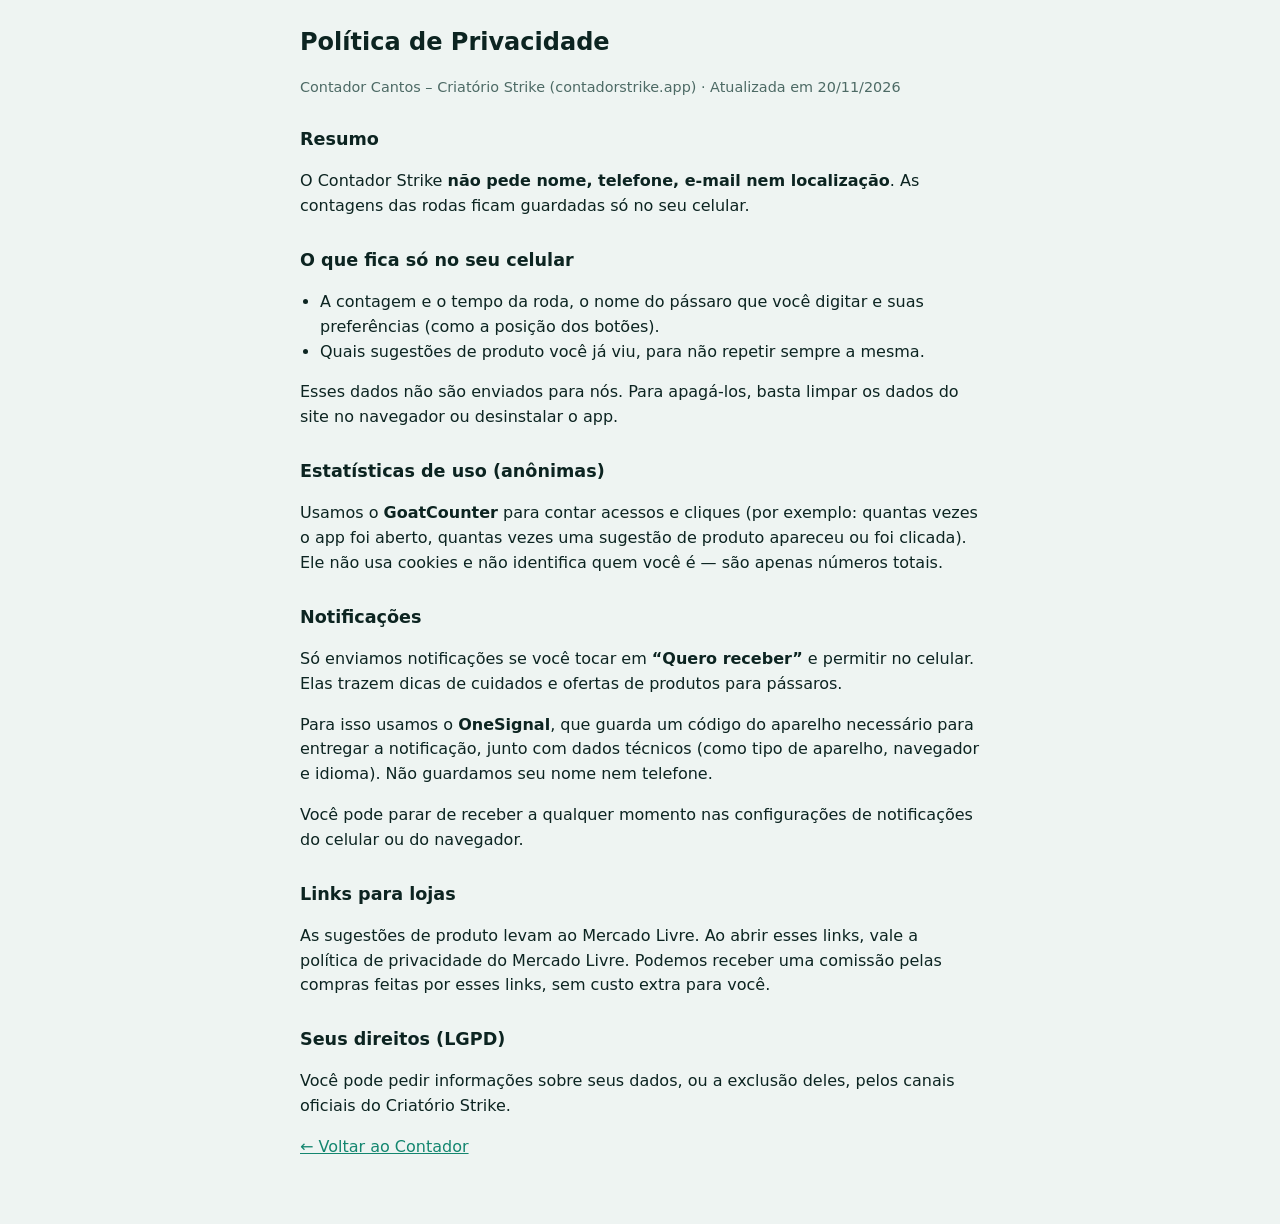
==== privacidade.html @ f33abe47 "feat: notificações com OneSignal (convite após roda boa) e política de privacidade" ====
<!doctype html>
<html lang="pt-BR">
<head>
  <meta charset="utf-8">
  <meta name="viewport" content="width=device-width, initial-scale=1">
  <title>Política de Privacidade - Contador Strike</title>
  <link rel="icon" href="icon-192.png" type="image/png">
  <style>
    :root { --bg: #0b1f1d; --surface: #12302d; --text: #f1f7f5; --muted: #9dbdb7; --brand: #2bb39a; color-scheme: dark; }
    @media (prefers-color-scheme: light) {
      :root { --bg: #eef4f2; --surface: #ffffff; --text: #0c2421; --muted: #4d6a65; --brand: #13866f; color-scheme: light; }
    }
    body { margin: 0; background: var(--bg); color: var(--text); font: 16px/1.55 system-ui, -apple-system, "Segoe UI", Roboto, sans-serif; }
    main { max-width: 680px; margin: 0 auto; padding: 24px 16px 48px; }
    h1 { font-size: 1.5rem; margin: 0 0 4px; }
    h2 { font-size: 1.1rem; margin: 28px 0 8px; }
    .muted { color: var(--muted); font-size: .9rem; }
    a { color: var(--brand); }
    ul { padding-left: 20px; }
  </style>
</head>
<body>
<main>
  <h1>Política de Privacidade</h1>
  <p class="muted">Contador Cantos – Criatório Strike (contadorstrike.app) · Atualizada em 20/11/2026</p>

  <h2>Resumo</h2>
  <p>O Contador Strike <b>não pede nome, telefone, e-mail nem localização</b>. As contagens das rodas ficam guardadas só no seu celular.</p>

  <h2>O que fica só no seu celular</h2>
  <ul>
    <li>A contagem e o tempo da roda, o nome do pássaro que você digitar e suas preferências (como a posição dos botões).</li>
    <li>Quais sugestões de produto você já viu, para não repetir sempre a mesma.</li>
  </ul>
  <p>Esses dados não são enviados para nós. Para apagá-los, basta limpar os dados do site no navegador ou desinstalar o app.</p>

  <h2>Estatísticas de uso (anônimas)</h2>
  <p>Usamos o <b>GoatCounter</b> para contar acessos e cliques (por exemplo: quantas vezes o app foi aberto, quantas vezes uma sugestão de produto apareceu ou foi clicada). Ele não usa cookies e não identifica quem você é — são apenas números totais.</p>

  <h2>Notificações</h2>
  <p>Só enviamos notificações se você tocar em <b>“Quero receber”</b> e permitir no celular. Elas trazem dicas de cuidados e ofertas de produtos para pássaros.</p>
  <p>Para isso usamos o <b>OneSignal</b>, que guarda um código do aparelho necessário para entregar a notificação, junto com dados técnicos (como tipo de aparelho, navegador e idioma). Não guardamos seu nome nem telefone.</p>
  <p>Você pode parar de receber a qualquer momento nas configurações de notificações do celular ou do navegador.</p>

  <h2>Links para lojas</h2>
  <p>As sugestões de produto levam ao Mercado Livre. Ao abrir esses links, vale a política de privacidade do Mercado Livre. Podemos receber uma comissão pelas compras feitas por esses links, sem custo extra para você.</p>

  <h2>Seus direitos (LGPD)</h2>
  <p>Você pode pedir informações sobre seus dados, ou a exclusão deles, pelos canais oficiais do Criatório Strike.</p>

  <p><a href="./">← Voltar ao Contador</a></p>
</main>
</body>
</html>
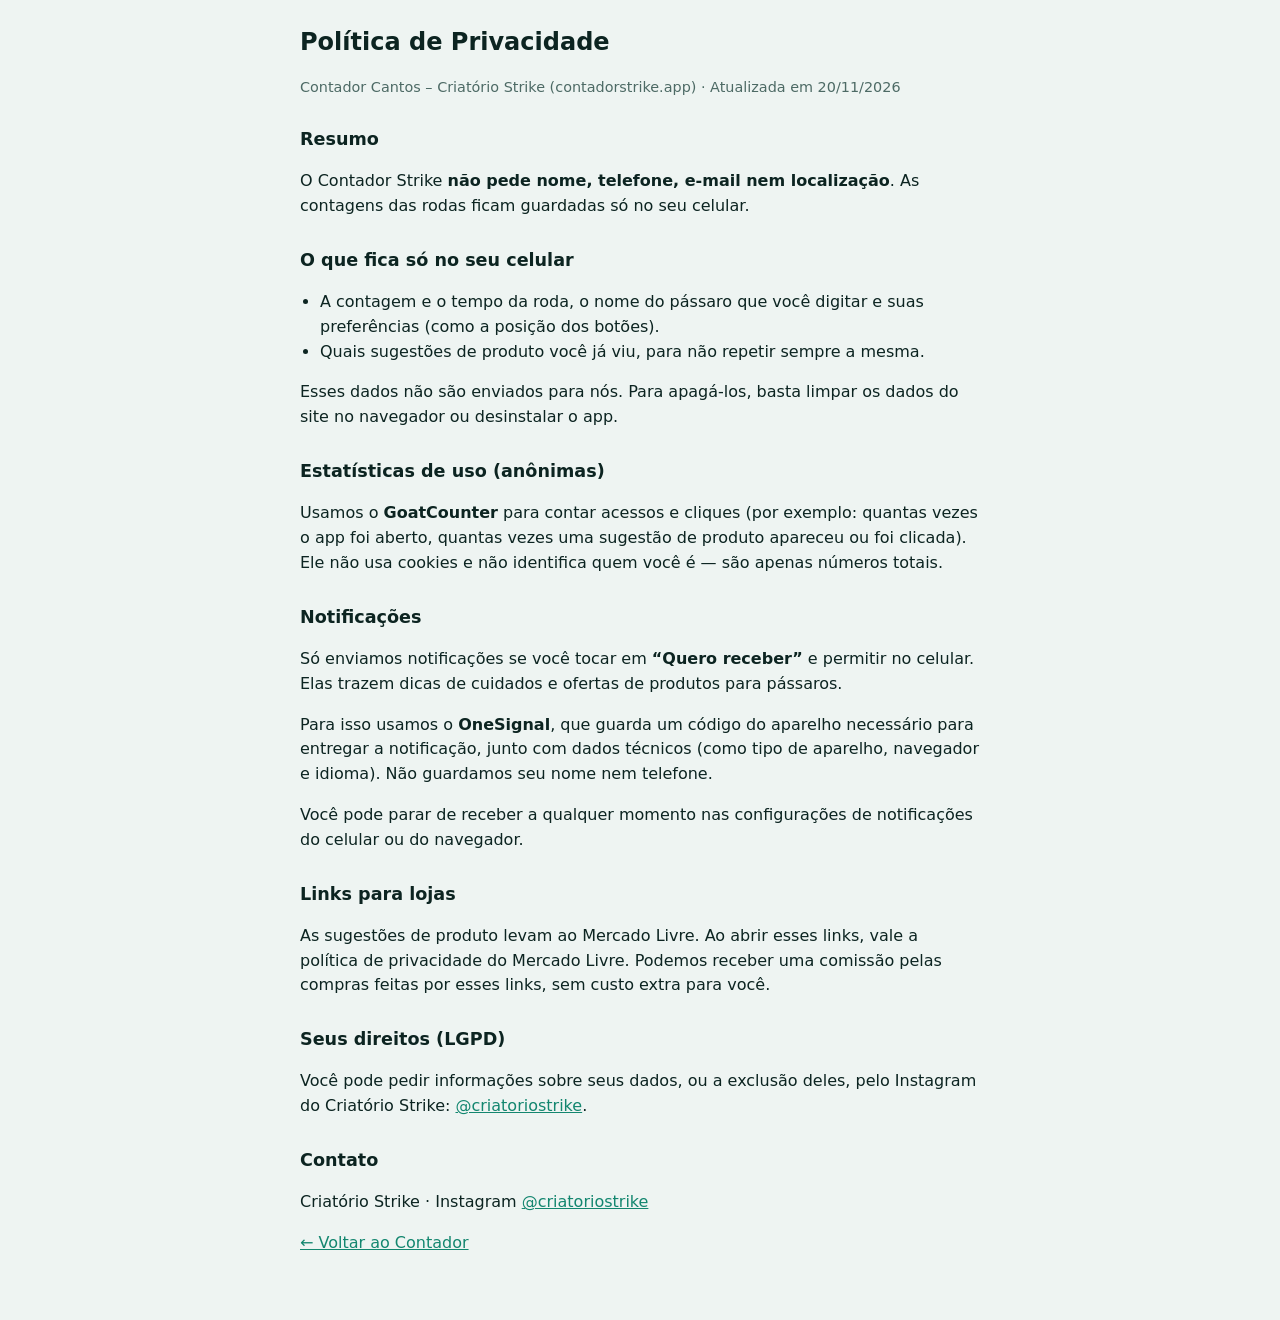
==== commit cf3b5542: "docs: contato (Instagram) na política de privacidade" ====
--- a/privacidade.html
+++ b/privacidade.html
@@ -46,7 +46,10 @@
   <p>As sugestões de produto levam ao Mercado Livre. Ao abrir esses links, vale a política de privacidade do Mercado Livre. Podemos receber uma comissão pelas compras feitas por esses links, sem custo extra para você.</p>
 
   <h2>Seus direitos (LGPD)</h2>
-  <p>Você pode pedir informações sobre seus dados, ou a exclusão deles, pelos canais oficiais do Criatório Strike.</p>
+  <p>Você pode pedir informações sobre seus dados, ou a exclusão deles, pelo Instagram do Criatório Strike: <a href="https://instagram.com/criatoriostrike" target="_blank" rel="noopener">@criatoriostrike</a>.</p>
+
+  <h2>Contato</h2>
+  <p>Criatório Strike · Instagram <a href="https://instagram.com/criatoriostrike" target="_blank" rel="noopener">@criatoriostrike</a></p>
 
   <p><a href="./">← Voltar ao Contador</a></p>
 </main>
